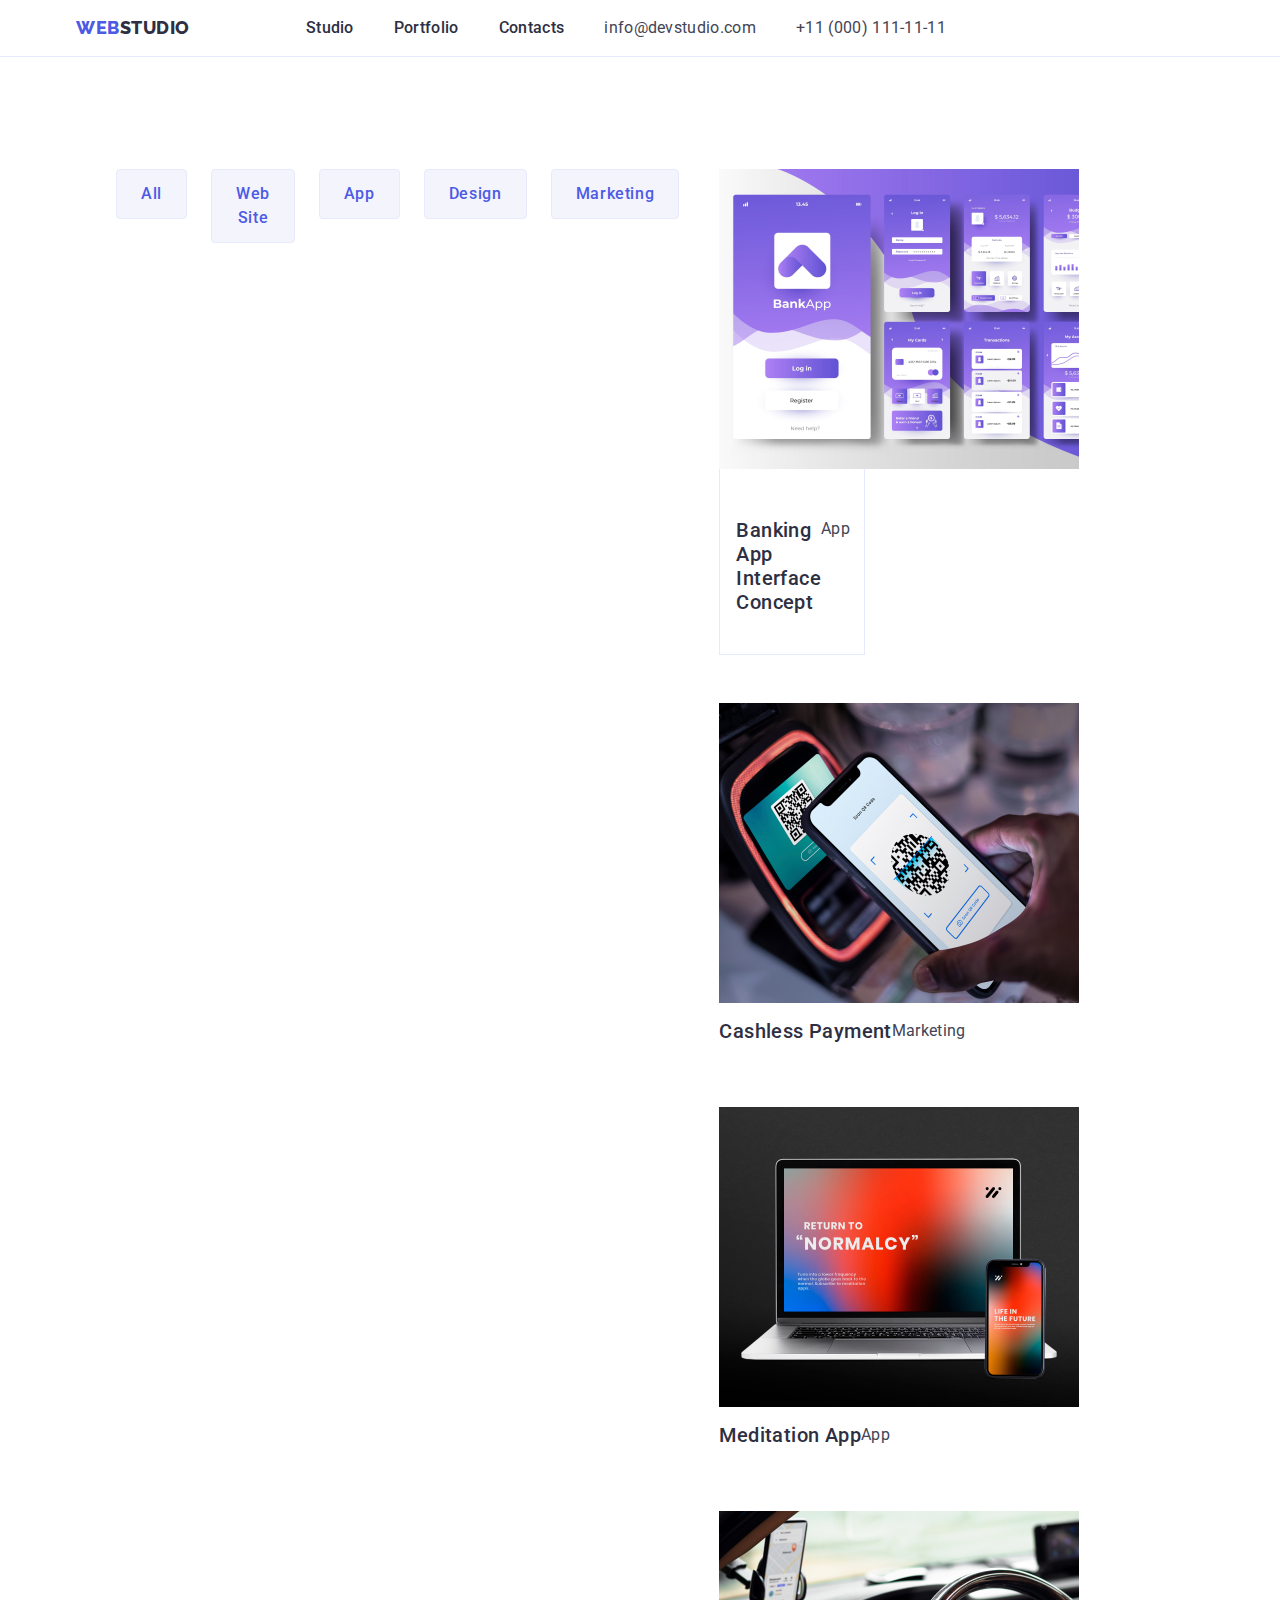
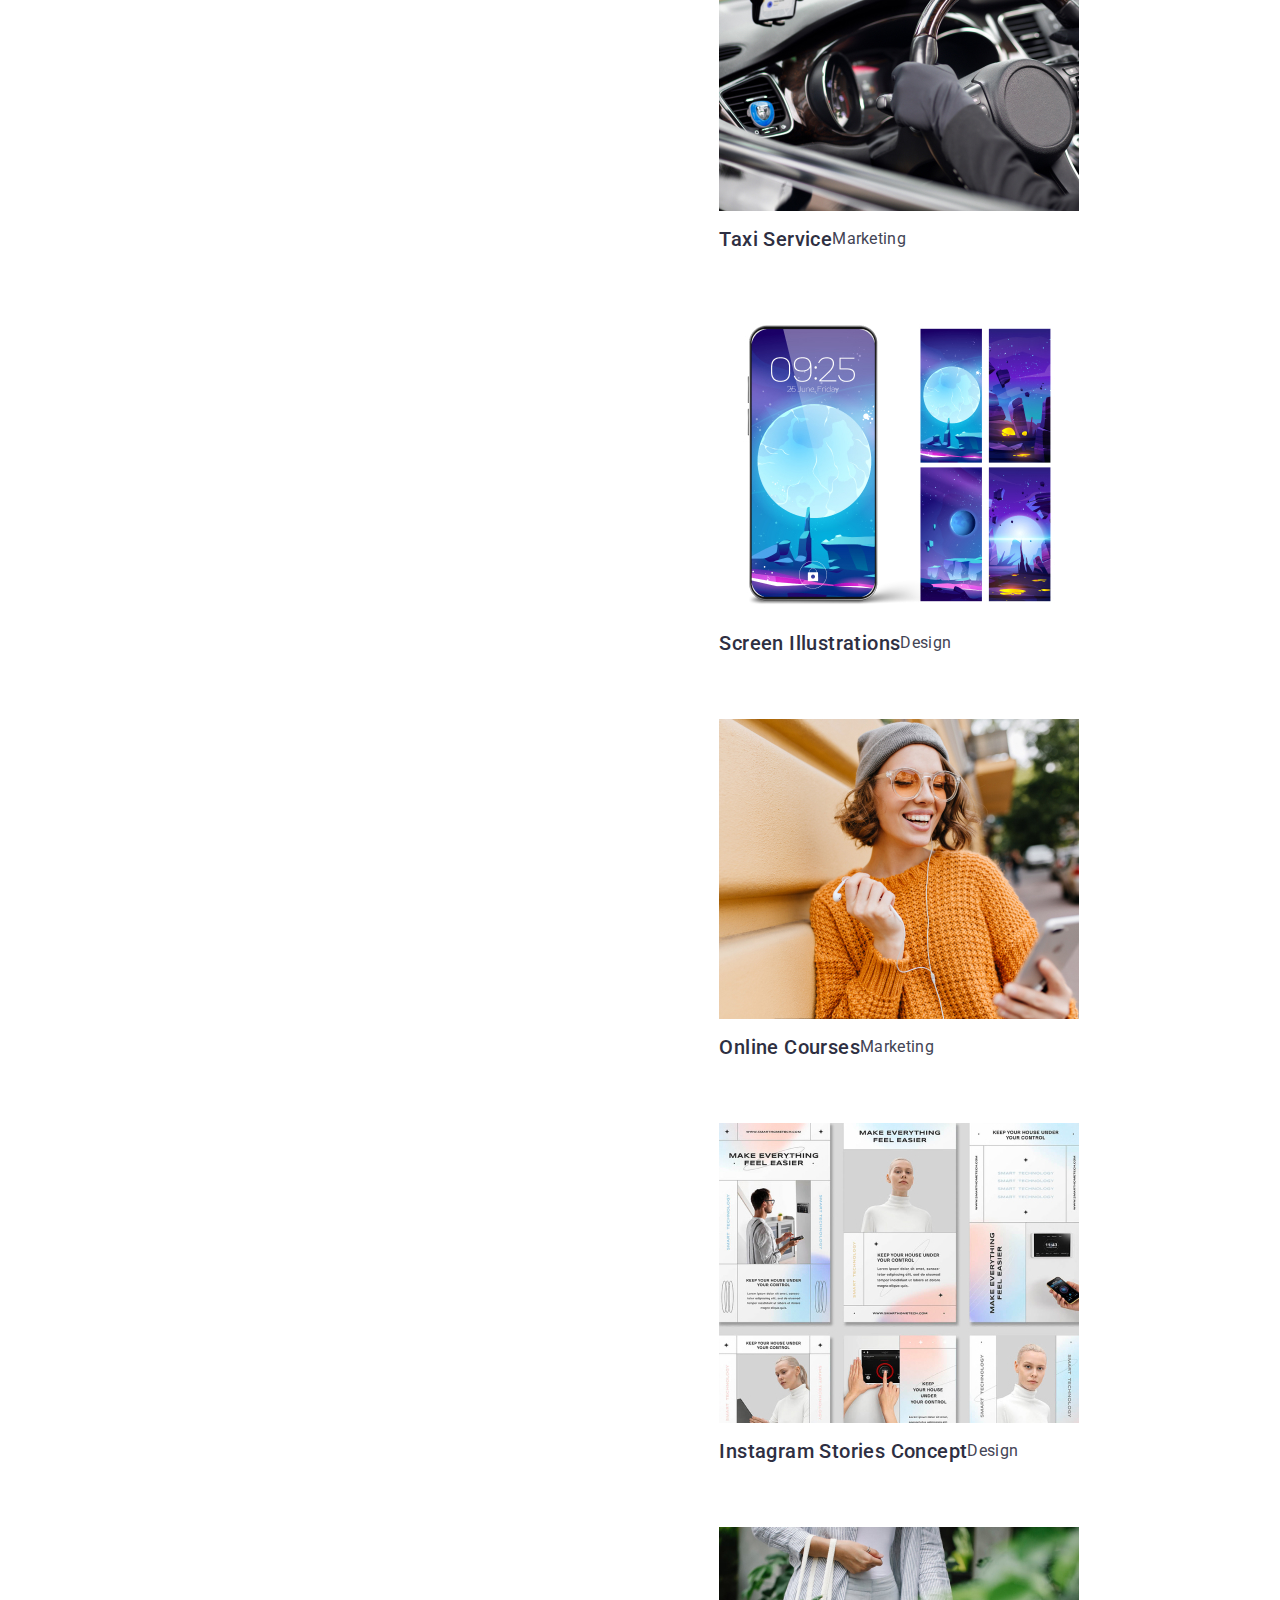
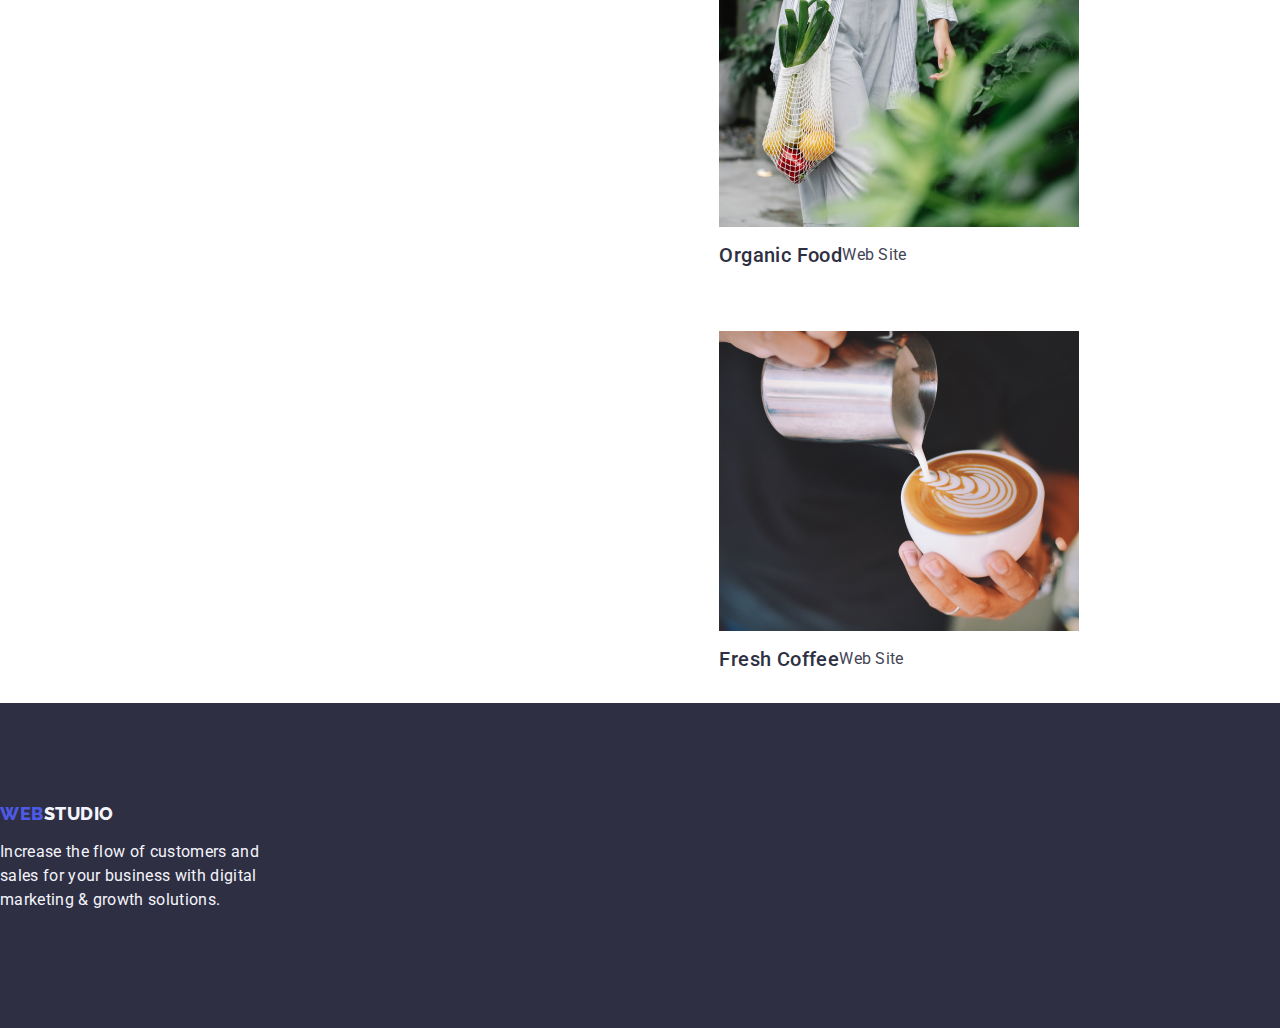
==== portfolio.html @ 22ae60ca "Profile CSS #3" ====
<!DOCTYPE html>
<html lang="en">
  <head>
    <meta charset="UTF-8" />
    <meta name="viewport" content="width=device-width, initial-scale=1.0" />
    <title>Portfolio</title>
    <link rel="preconnect" href="https://fonts.googleapis.com" />
    <link rel="preconnect" href="https://fonts.gstatic.com" crossorigin />
    <link
      href="https://fonts.googleapis.com/css2?family=Raleway:wght@800&family=Roboto:wght@400;500;700;900&display=swap"
      rel="stylesheet"
    />
    <link rel="stylesheet" href="./css/modern-normalize.min.css" />
    <link rel="stylesheet" href="./css/style.css" />
  </head>
  <body>
    <!-- HEADER -->
    <header class="header">
      <div class="portfolio container">
        <nav class="nav">
          <a class="logo link" href="./index.html"
            >WEB<span class="header-logo-studio">Studio</span></a
          >
          <ul class="list">
            <li><a class="link" href="./index.html">Studio</a></li>
            <li>
              <a class="link" href="./portfolio.html">Portfolio</a>
            </li>
            <li><a class="link" href="">Contacts</a></li>
          </ul>
        </nav>
        <address class="address">
          <ul class="list">
            <li>
              <a class="link" href="mailto:info@devstudio.com"
                >info@devstudio.com</a
              >
            </li>
            <li>
              <a class="link" href="tel:+110001111111">+11 (000) 111-11-11</a>
            </li>
          </ul>
        </address>
      </div>
    </header>
    <!-- MAIN -->
    <main class="main">
      <!-- Section #1 -->
      <section class="section-portfolio">
        <div class="container">
          <h1 hidden>(cannot be empty)</h1>
          <ul class="list portfolio-buttons">
            <li>
              <button class="profile-button" type="button">All</button>
            </li>
            <li>
              <button class="profile-button" type="button">Web Site</button>
            </li>
            <li>
              <button class="profile-button" type="button">App</button>
            </li>
            <li>
              <button class="profile-button" type="button">Design</button>
            </li>
            <li>
              <button class="profile-button" type="button">Marketing</button>
            </li>
          </ul>
          <ul class="list services-list">
            <li class="service">
              <a class="link service-link">
                <img
                  src="./images/banking-app.jpg"
                  alt="banking-app"
                  width="360"
                />
                <div>
                  <h2 class="service-name">Banking App Interface Concept</h2>
                  <p class="service-category">App</p>
                </div>
              </a>
            </li>
            <li>
              <a class="link service-link">
                <img
                  src="./images/cashless-payment.jpg"
                  alt="cashless-payment"
                  width="360"
                />
                <div>
                  <h2 class="service-name">Cashless Payment</h2>
                  <p class="service-category">Marketing</p>
                </div>
              </a>
            </li>
            <li>
              <a class="link service-link">
                <img
                  src="./images/mediation-app.jpg"
                  alt="mediation-app"
                  width="360"
                />
                <div>
                  <h2 class="service-name">Meditation App</h2>
                  <p class="service-category">App</p>
                </div></a
              >
            </li>
            <li>
              <a class="link service-link">
                <img
                  src="./images/taxi-service.jpg"
                  alt="taxi-service-link"
                  width="360"
                />
                <div>
                  <h2 class="service-name">Taxi Service</h2>
                  <p class="service-category">Marketing</p>
                </div></a
              >
            </li>
            <li>
              <a class="link service-link">
                <img
                  src="./images/screen-illustrations.jpg"
                  alt="screen-illustrations"
                  width="360"
                />
                <div>
                  <h2 class="service-name">Screen Illustrations</h2>
                  <p class="service-category">Design</p>
                </div></a
              >
            </li>
            <li>
              <a class="link service-link">
                <img
                  src="./images/online-courses.jpg"
                  alt="online-courses"
                  width="360"
                />
                <div>
                  <h2 class="service-name">Online Courses</h2>
                  <p class="service-category">Marketing</p>
                </div></a
              >
            </li>
            <li>
              <a class="link service-link">
                <img
                  src="./images/instagram-stories.jpg"
                  alt="instagram-stories"
                  width="360"
                />
                <div>
                  <h2 class="service-name">Instagram Stories Concept</h2>
                  <p class="service-category">Design</p>
                </div></a
              >
            </li>
            <li>
              <a class="link service-link">
                <img
                  src="./images/organic-food.jpg"
                  alt="organic-food"
                  width="360"
                />
                <div>
                  <h2 class="service-name">Organic Food</h2>
                  <p class="service-category">Web Site</p>
                </div></a
              >
            </li>
            <li>
              <a class="link service-link">
                <img
                  src="./images/fresh-coffee.jpg"
                  alt="fresh-coffee"
                  width="360"
                />
                <div>
                  <h2 class="service-name">Fresh Coffee</h2>
                  <p class="service-category">Web Site</p>
                </div></a
              >
            </li>
          </ul>
        </div>
      </section>
    </main>
    <!-- FOOTER -->
    <footer class="footer">
      <a class="logo link" href="./index.html"
        >WEB<span class="footer-logo-studio">Studio</span></a
      >
      <p class="footer-content">
        Increase the flow of customers and sales for your business with digital
        marketing & growth solutions.
      </p>
    </footer>
  </body>
</html>
---- css/style.css ----
:root {
  --white: #ffffff;
  --grey: #2e2f42;
  --light-grey: #434455;
  --light-blue: #4d5ae5;
  --light-blue-focus: #404bbf;
  --dirty-white: #f4f4fd;
  --white-a: #e7e9fc;
}

body {
  color: var(--light-grey);
  font-family: "Roboto", sans-serif;
  background-color: var(--white);
}

.logo {
  font-family: "Raleway", sans-serif;
  font-weight: 800;
  font-size: 18px;
  line-height: 1.17;
  letter-spacing: 0.03em;
  text-transform: uppercase;
  color: var(--light-blue);
  margin-right: 76px;
}

.header-logo-studio {
  color: var(--grey);
}

.list {
  list-style: none;
  display: flex;
  gap: 40px;
}

nav li a:first-child {
  font-weight: 500;
  font-size: 16px;
  line-height: 1.5;
  letter-spacing: 0.02em;
  color: var(--grey);
  padding: 24px 0;
}

nav li a:first-child:hover,
nav li a:first-child:focus {
  color: var(--light-blue-focus);
}

.link {
  text-decoration: none;
}

.address {
  font-style: normal;
}

.address a {
  font-size: 16px;
  line-height: 1.5;
  letter-spacing: 0.02em;
  color: var(--light-grey);
}

.address a:hover,
.address a:focus {
  color: var(--light-blue-focus);
}

.section-one {
  background-color: var(--grey);
  padding: 188px 0;
}

.section-one-header {
  font-size: 56px;
  line-height: 1.07;
  text-align: center;
  letter-spacing: 0.02em;
  color: var(--white);
  max-width: 496px;
}

.main-button {
  background-color: var(--light-blue);
  font-family: "Roboto", sans-serif;
  font-weight: 500;
  font-size: 16px;
  line-height: 1.5;
  letter-spacing: 0.04em;
  color: var(--white);
  display: block;
  min-width: 169px;
  height: 56px;
  border: none;
  background-color: var(--light-blue);
  border-radius: 4px;
  cursor: pointer;
}

.main-button:hover,
.main-button:focus {
  background-color: var(--light-blue-focus);
  cursor: pointer;
}

.section-two {
  padding: 120px 0;
}

.visually-hidden {
  visibility: hidden;
}

.section-items {
  gap: 24px;
}

.section-two-item {
  width: calc((100% - 72px) / 4);
}

.section-two-header {
  font-weight: 500;
  font-size: 20px;
  line-height: 1.2;
  letter-spacing: 0.02em;
  color: var(--grey);
  margin-bottom: 8px;
}

.section-two-content {
  line-height: 1.5;
  letter-spacing: 0.02em;
  color: var(--light-grey);
}

.section-three {
  padding-bottom: 120px;
}

.section-three-header {
  font-size: 36px;
  line-height: 1.11;
  text-align: center;
  text-transform: capitalize;
  color: var(--grey);
  padding-bottom: 120px;
  margin-bottom: 72px;
}

.section-items {
  gap: 24px;
}

.section-three-item {
  width: calc((100% - 48px) / 3);
}

.section-four {
  background-color: var(--dirty-white);
  padding: 120px 0;
}

.section-four-header {
  font-size: 36px;
  line-height: 1.11;
  text-align: center;
  letter-spacing: 0.02em;
  text-transform: capitalize;
  color: var(--grey);
  margin-bottom: 72px;
}

.section-four ul li {
  background-color: var(--white);
}
.section-four li:first-child {
  font-weight: 500;
  font-size: 20px;
  letter-spacing: 0.02em;
  color: var(--grey);
}

.team {
  width: calc((100% - 72px) / 4);
  border-radius: 0px 0px 4px 4px;
}

.employee {
  padding: 32px 0;
}

.team-member {
  font-weight: 500;
  font-size: 20px;
  line-height: 1.2;
  letter-spacing: 0.02em;
  text-align: center;
  margin-bottom: 8px;
}

.designation {
  font-size: 16px;
  line-height: 1.5;
  letter-spacing: 0.02em;
  color: var(--light-grey);
  text-align: center;
}

.footer {
  background-color: var(--grey);
  padding: 100px 0;
}

.footer-logo {
  display: inline-block;
  margin-bottom: 16px;
}

.footer-content {
  line-height: 1.5;
  color: var(--dirty-white);
  letter-spacing: 0.02em;
  max-width: 264px;
}

.footer-logo-studio {
  color: var(--dirty-white);
}

.profile-button {
  font-family: "Roboto", sans-serif;
  font-weight: 500;
  font-size: 16px;
  line-height: 1.5;
  letter-spacing: 0.04em;
  color: var(--light-blue);
  background-color: var(--dirty-white);
  padding: 12px 24px;
  border: 1px solid var(--white-a);
  border-radius: 4px;
}

.profile-button:hover,
.profile-button:focus {
  color: var(--white);
  background-color: var(--light-blue-focus);
  cursor: pointer;
  border: 1px solid transparent;
}

.service-link {
  text-decoration: none;
}

.service-name {
  font-weight: 500;
  font-size: 20px;
  line-height: 1.2;
  letter-spacing: 0.02em;
  color: var(--grey);
  margin-bottom: 8px;
}

.service-category {
  font-size: 16px;
  line-height: 1.5;
  letter-spacing: 0.02em;
  color: var(--light-grey);
}

img {
  display: block;
}

.header {
  border-bottom: 1px solid var(--white-a);
}

div {
  display: flex;
}

.container {
  width: 1158px;
  margin: 0 auto;
  padding: 0 15px;
}

.nav {
  display: flex;
  align-items: center;
}

.portfolio {
  display: flex;
}

.portfolio-buttons {
  justify-content: center;
  gap: 24px;
  margin-bottom: 72px;
}

.services-list {
  display: flex;
  flex-wrap: wrap;
  column-gap: 24px;
  row-gap: 48px;
}

.service {
  width: calc((100% - 48px) / 3);
}

.service div {
  padding: 32px 16px;
  border: 1px solid var(--white-a);
  border-top: none;
}

.section-portfolio {
  padding-top: 96px;
}
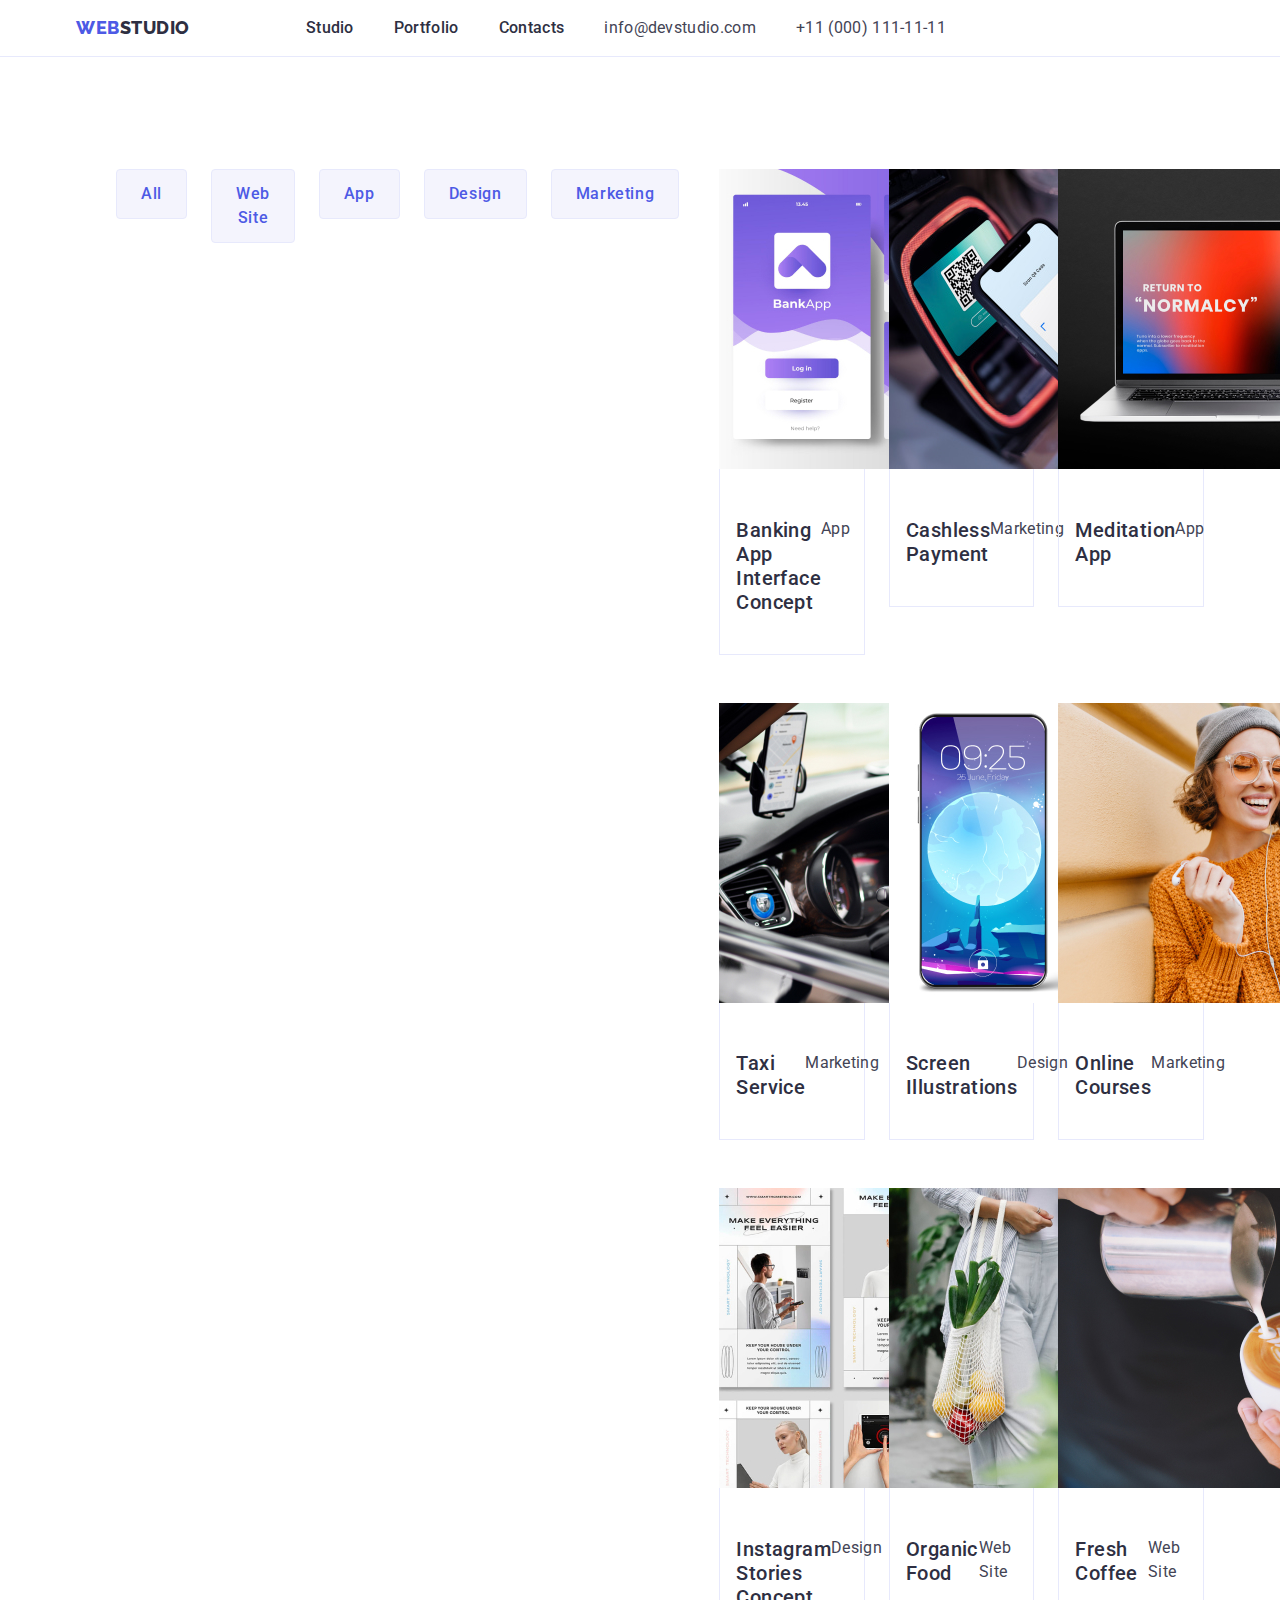
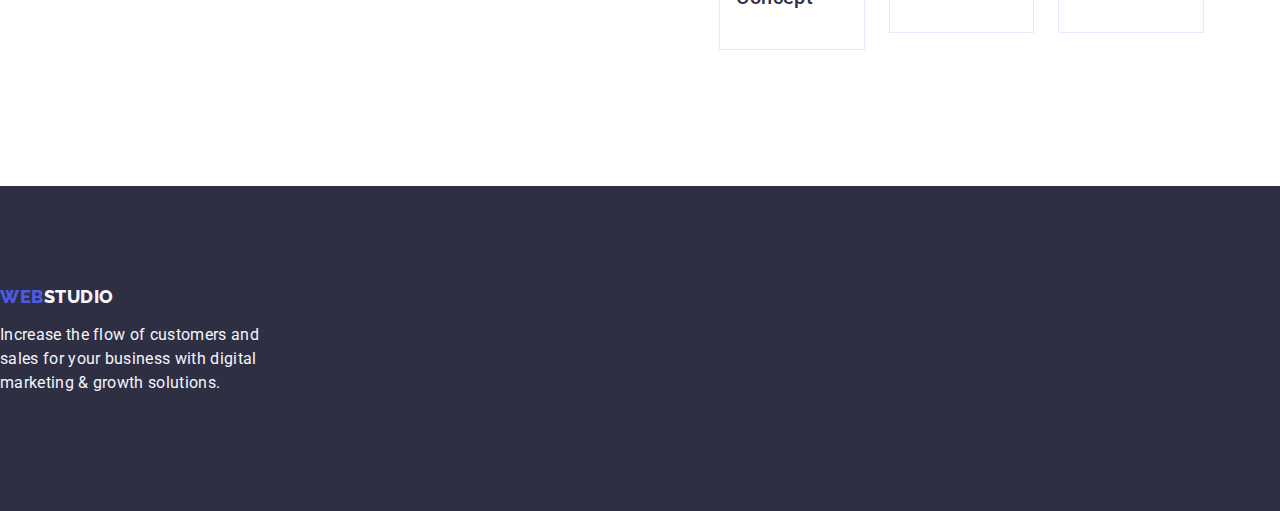
==== commit 71e54cb9: "Profile CSS #4" ====
--- a/portfolio.html
+++ b/portfolio.html
@@ -80,7 +80,7 @@
                 </div>
               </a>
             </li>
-            <li>
+            <li class="service">
               <a class="link service-link">
                 <img
                   src="./images/cashless-payment.jpg"
@@ -93,7 +93,7 @@
                 </div>
               </a>
             </li>
-            <li>
+            <li class="service">
               <a class="link service-link">
                 <img
                   src="./images/mediation-app.jpg"
@@ -106,7 +106,7 @@
                 </div></a
               >
             </li>
-            <li>
+            <li class="service">
               <a class="link service-link">
                 <img
                   src="./images/taxi-service.jpg"
@@ -119,7 +119,7 @@
                 </div></a
               >
             </li>
-            <li>
+            <li class="service">
               <a class="link service-link">
                 <img
                   src="./images/screen-illustrations.jpg"
@@ -132,7 +132,7 @@
                 </div></a
               >
             </li>
-            <li>
+            <li class="service">
               <a class="link service-link">
                 <img
                   src="./images/online-courses.jpg"
@@ -145,7 +145,7 @@
                 </div></a
               >
             </li>
-            <li>
+            <li class="service">
               <a class="link service-link">
                 <img
                   src="./images/instagram-stories.jpg"
@@ -158,7 +158,7 @@
                 </div></a
               >
             </li>
-            <li>
+            <li class="service">
               <a class="link service-link">
                 <img
                   src="./images/organic-food.jpg"
@@ -171,7 +171,7 @@
                 </div></a
               >
             </li>
-            <li>
+            <li class="service">
               <a class="link service-link">
                 <img
                   src="./images/fresh-coffee.jpg"
--- a/css/style.css
+++ b/css/style.css
@@ -324,4 +324,5 @@
 
 .section-portfolio {
   padding-top: 96px;
-}
+  padding-bottom: 120px;
+}
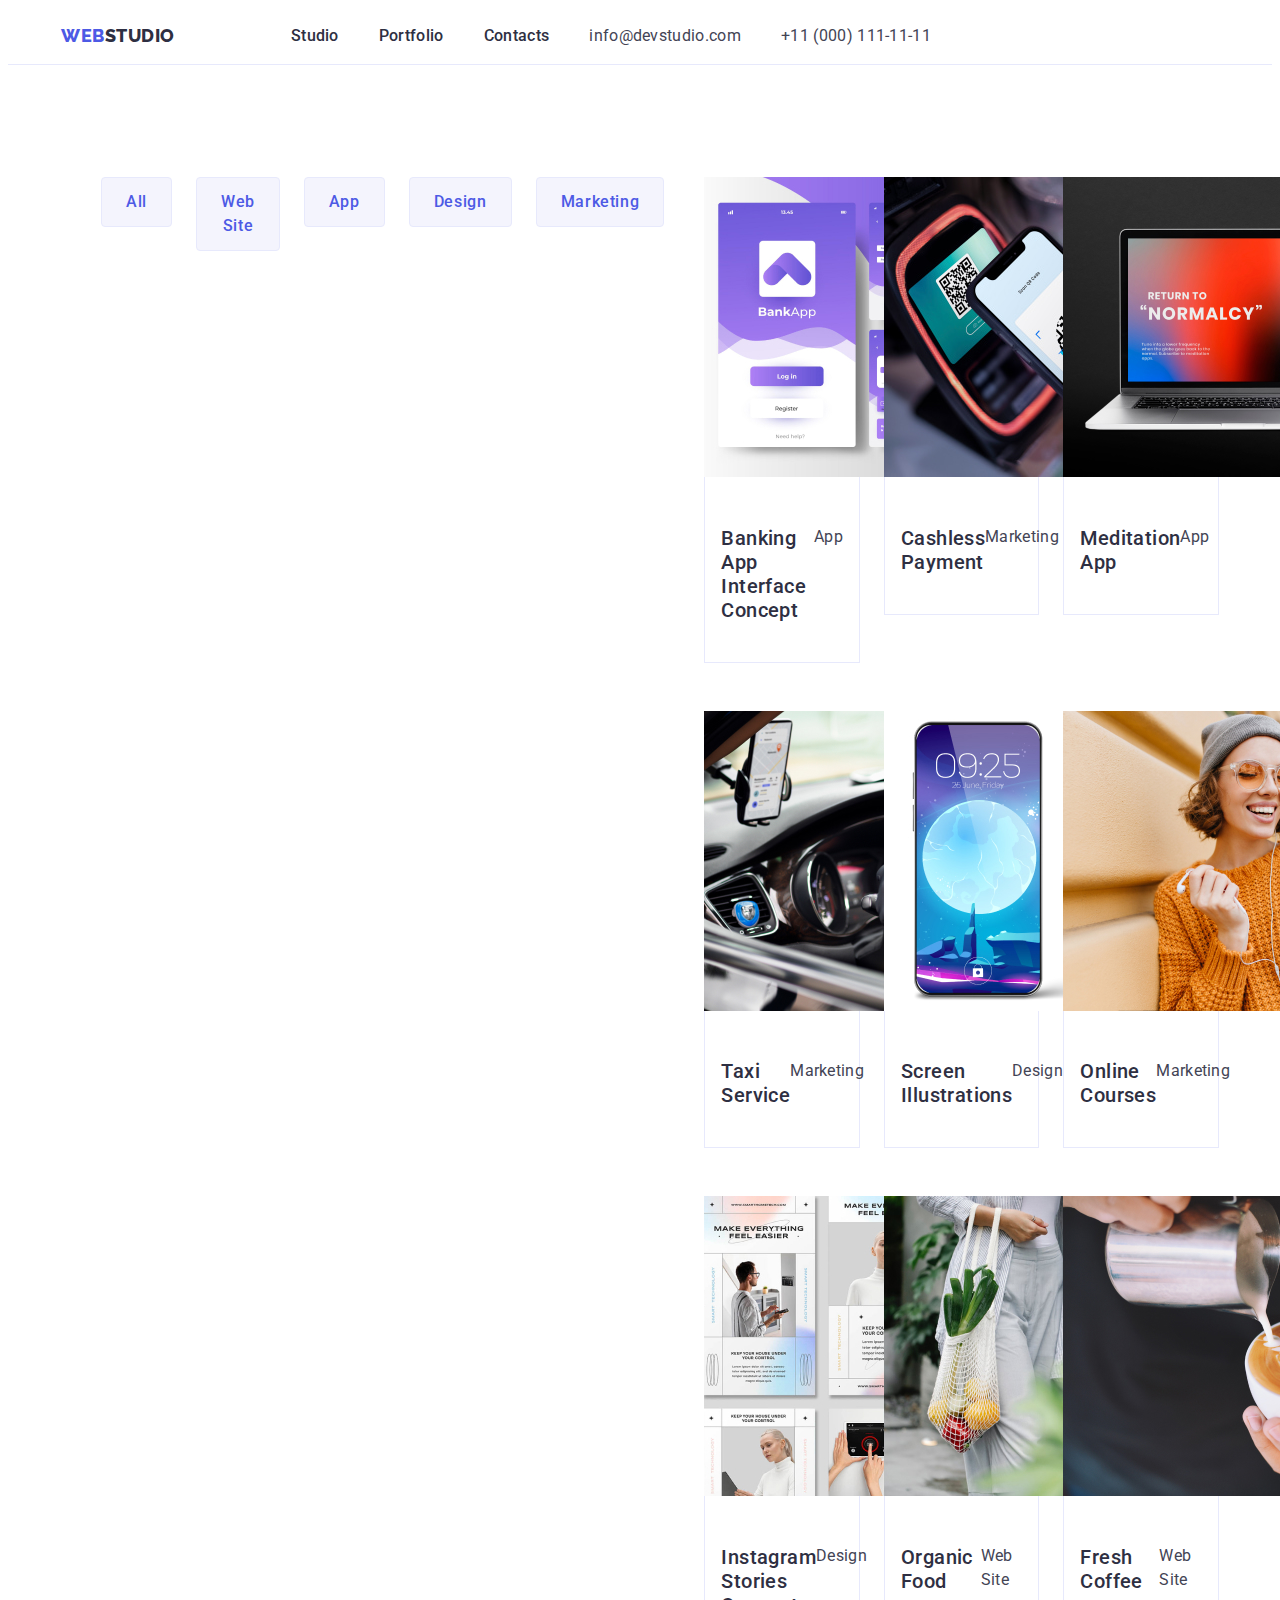
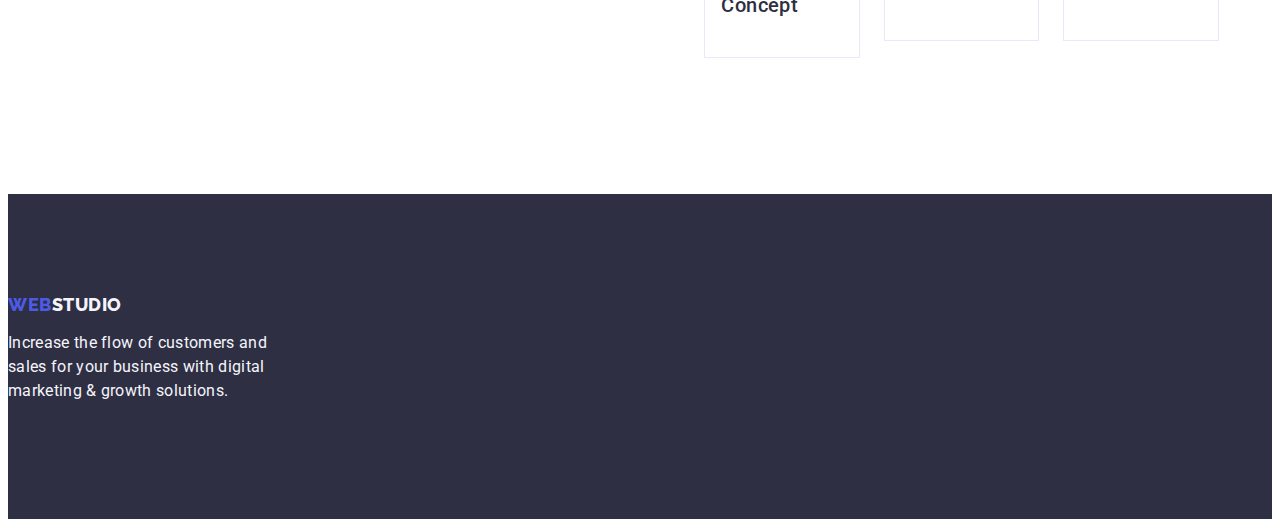
==== commit 2710582f: "Visually hidden fix. Removed normalize css" ====
--- a/portfolio.html
+++ b/portfolio.html
@@ -45,10 +45,11 @@
     </header>
     <!-- MAIN -->
     <main class="main">
-      <!-- Section #1 -->
+      <!-- Section 1 -->
       <section class="section-portfolio">
         <div class="container">
-          <h1 hidden>(cannot be empty)</h1>
+          <h1 class="visually-hidden">(cannot be empty)</h1>
+          <!-- Button List -->
           <ul class="list portfolio-buttons">
             <li>
               <button class="profile-button" type="button">All</button>
@@ -66,6 +67,7 @@
               <button class="profile-button" type="button">Marketing</button>
             </li>
           </ul>
+          <!-- Service List -->
           <ul class="list services-list">
             <li class="service">
               <a class="link service-link">
--- a/css/style.css
+++ b/css/style.css
@@ -69,12 +69,12 @@
   color: var(--light-blue-focus);
 }
 
-.section-one {
+.hero {
   background-color: var(--grey);
   padding: 188px 0;
 }
 
-.section-one-header {
+.hero-header {
   font-size: 56px;
   line-height: 1.07;
   text-align: center;
@@ -83,7 +83,7 @@
   max-width: 496px;
 }
 
-.main-button {
+.hero-button {
   background-color: var(--light-blue);
   font-family: "Roboto", sans-serif;
   font-weight: 500;
@@ -100,29 +100,33 @@
   cursor: pointer;
 }
 
-.main-button:hover,
-.main-button:focus {
+.hero-button:hover,
+.hero-button:focus {
   background-color: var(--light-blue-focus);
   cursor: pointer;
 }
 
-.section-two {
+.values {
   padding: 120px 0;
 }
 
 .visually-hidden {
-  visibility: hidden;
+  display: none;
 }
 
 .section-items {
   gap: 24px;
 }
 
-.section-two-item {
+.values-item {
   width: calc((100% - 72px) / 4);
 }
 
-.section-two-header {
+.vfirst {
+  width: calc((100% - 72px) / 4);
+}
+
+.values-header {
   font-weight: 500;
   font-size: 20px;
   line-height: 1.2;
@@ -131,17 +135,17 @@
   margin-bottom: 8px;
 }
 
-.section-two-content {
-  line-height: 1.5;
-  letter-spacing: 0.02em;
-  color: var(--light-grey);
-}
-
-.section-three {
+.values-content {
+  line-height: 1.5;
+  letter-spacing: 0.02em;
+  color: var(--light-grey);
+}
+
+.products {
   padding-bottom: 120px;
 }
 
-.section-three-header {
+.products-header {
   font-size: 36px;
   line-height: 1.11;
   text-align: center;
@@ -151,20 +155,16 @@
   margin-bottom: 72px;
 }
 
-.section-items {
-  gap: 24px;
-}
-
-.section-three-item {
+.products-item {
   width: calc((100% - 48px) / 3);
 }
 
-.section-four {
+.employees {
   background-color: var(--dirty-white);
   padding: 120px 0;
 }
 
-.section-four-header {
+.employees-header {
   font-size: 36px;
   line-height: 1.11;
   text-align: center;
@@ -174,10 +174,10 @@
   margin-bottom: 72px;
 }
 
-.section-four ul li {
+.employees ul li {
   background-color: var(--white);
 }
-.section-four li:first-child {
+.employees li:first-child {
   font-weight: 500;
   font-size: 20px;
   letter-spacing: 0.02em;
@@ -216,8 +216,11 @@
 }
 
 .footer-logo {
+  margin-bottom: 16px;
+}
+
+footer a {
   display: inline-block;
-  margin-bottom: 16px;
 }
 
 .footer-content {
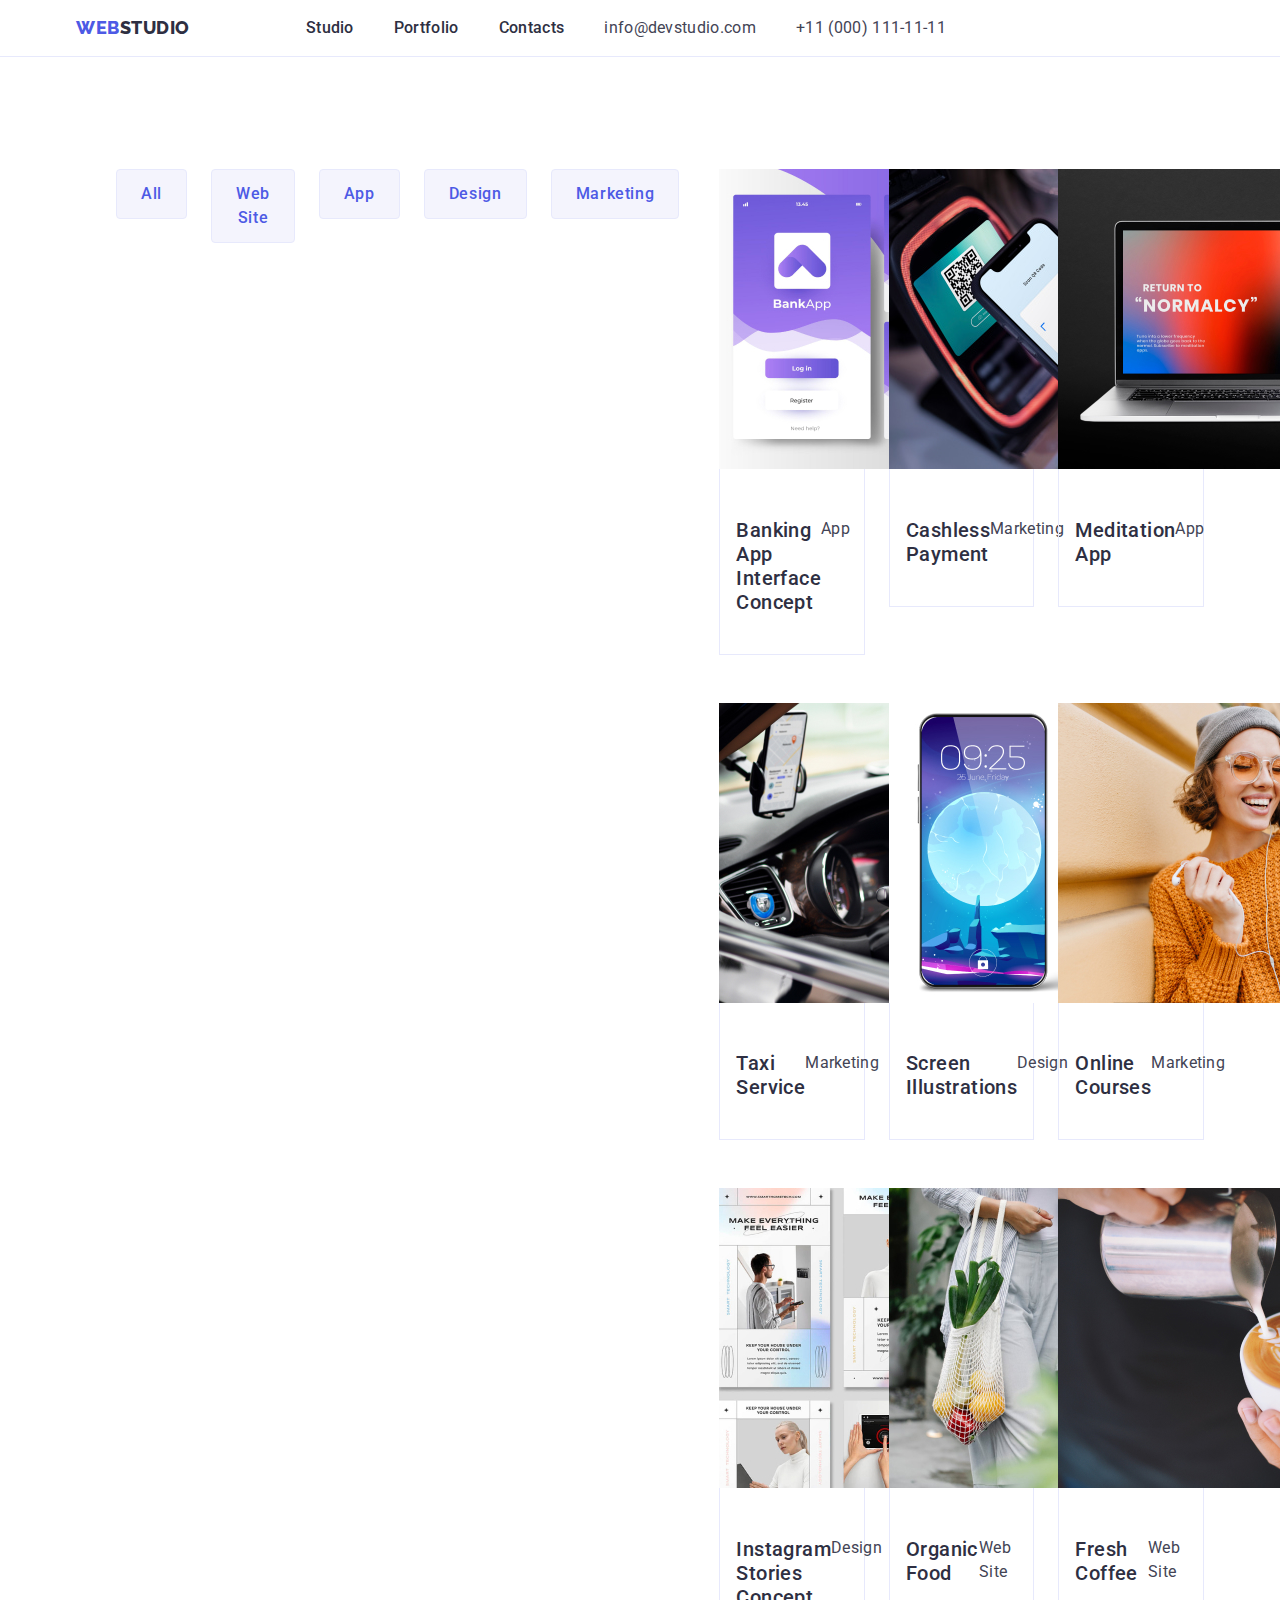
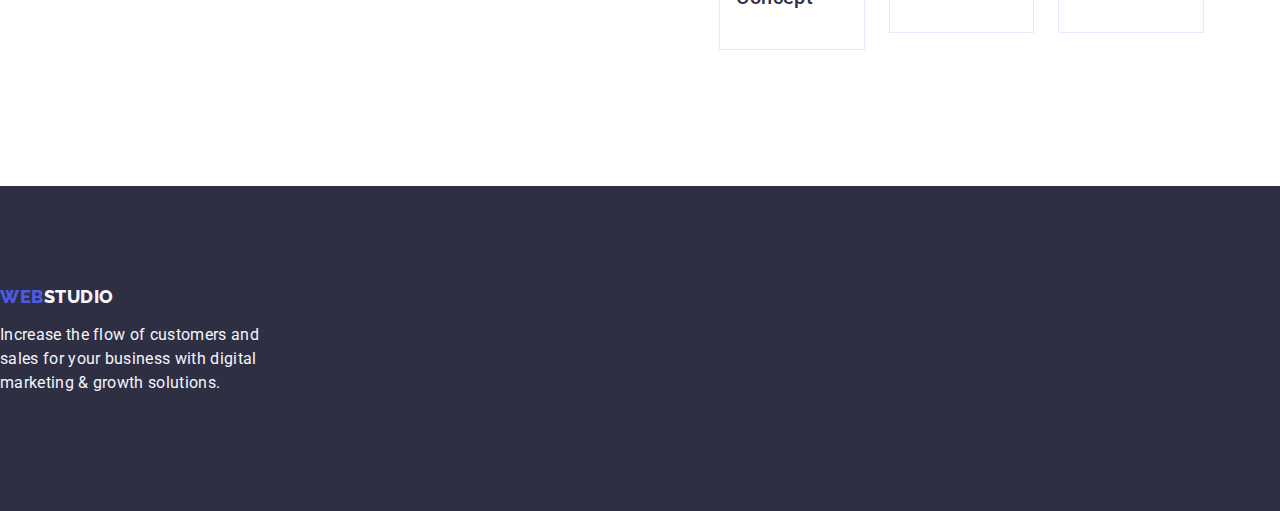
==== commit 19425bdb: "Rename section, visually hidden fix #2" ====
--- a/portfolio.html
+++ b/portfolio.html
@@ -10,7 +10,10 @@
       href="https://fonts.googleapis.com/css2?family=Raleway:wght@800&family=Roboto:wght@400;500;700;900&display=swap"
       rel="stylesheet"
     />
-    <link rel="stylesheet" href="./css/modern-normalize.min.css" />
+    <link
+      rel="stylesheet"
+      href="https://cdnjs.cloudflare.com/ajax/libs/modern-normalize/1.0.0/modern-normalize.min.css"
+    />
     <link rel="stylesheet" href="./css/style.css" />
   </head>
   <body>
@@ -48,7 +51,7 @@
       <!-- Section 1 -->
       <section class="section-portfolio">
         <div class="container">
-          <h1 class="visually-hidden">(cannot be empty)</h1>
+          <h1 class="visually-hidden"></h1>
           <!-- Button List -->
           <ul class="list portfolio-buttons">
             <li>
--- a/css/style.css
+++ b/css/style.css
@@ -111,6 +111,16 @@
 }
 
 .visually-hidden {
+  position: absolute;
+  width: 1px;
+  height: 1px;
+  margin: -1px;
+  border: 0;
+  padding: 0;
+  white-space: nowrap;
+  clip-path: inset(100%);
+  clip: rect(0 0 0 0);
+  overflow: hidden;
   display: none;
 }
 
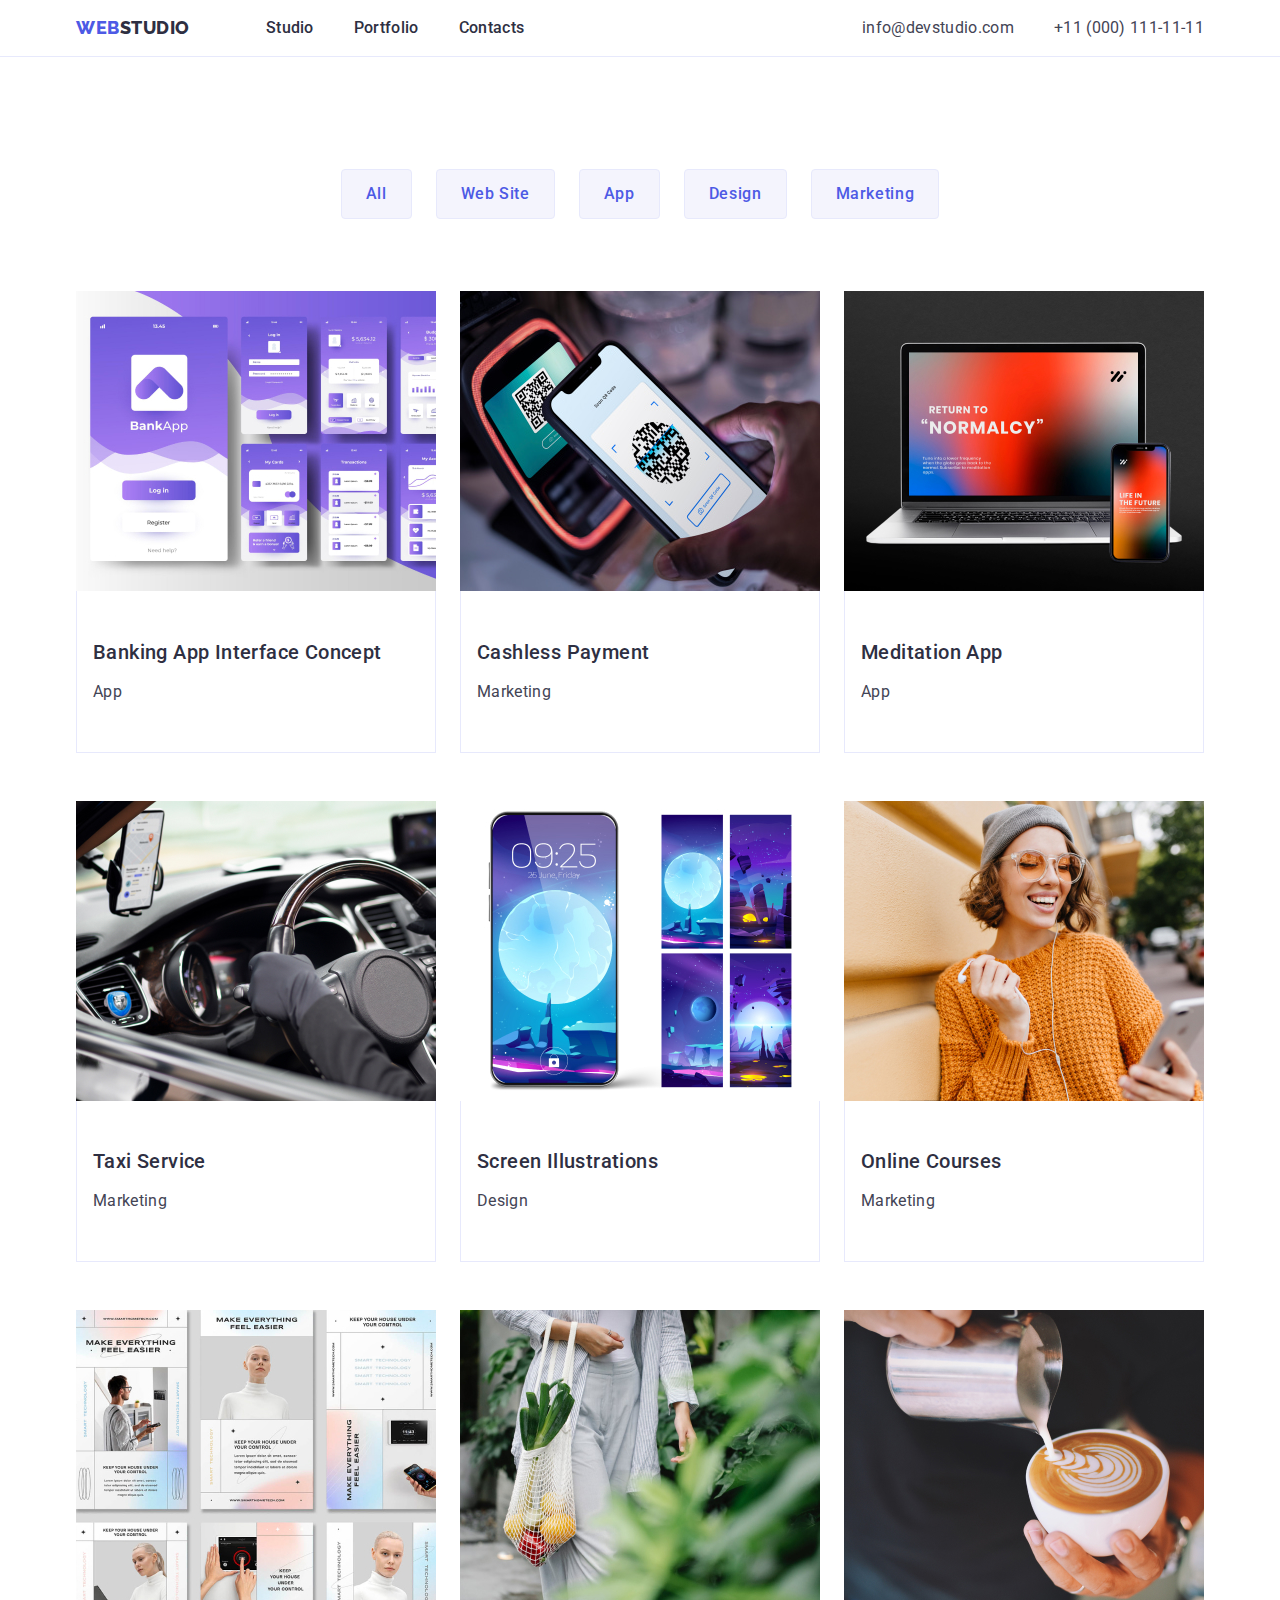
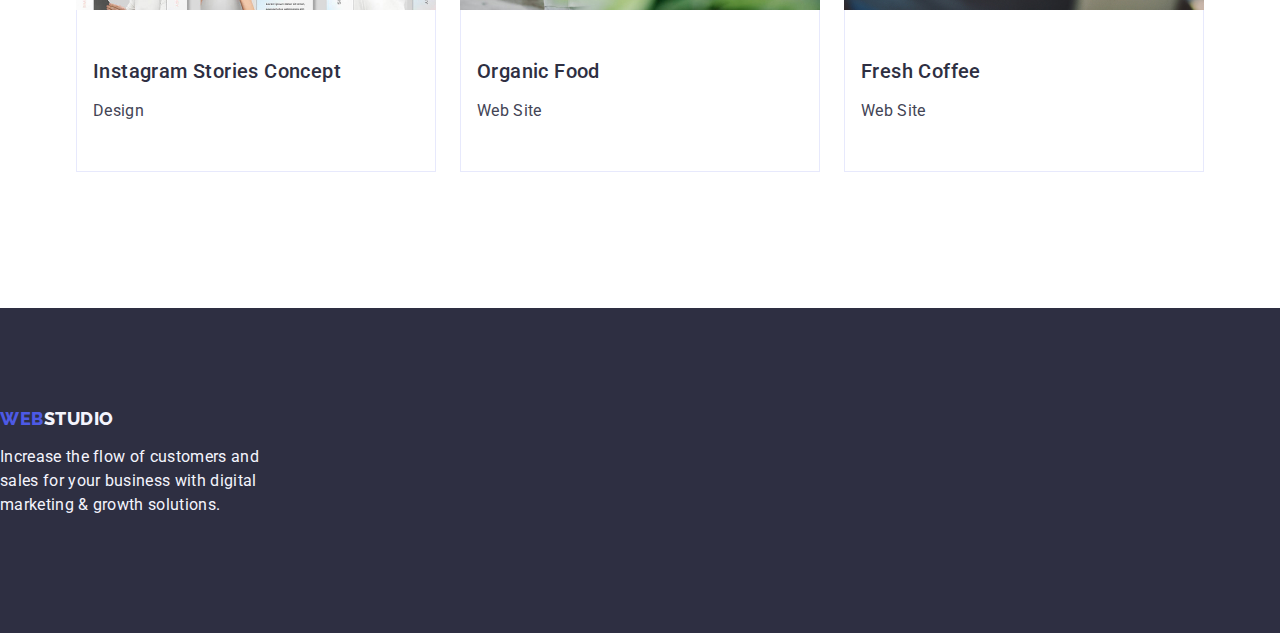
==== commit eda616c0: "Rename header class and calc fix" ====
--- a/portfolio.html
+++ b/portfolio.html
@@ -19,7 +19,7 @@
   <body>
     <!-- HEADER -->
     <header class="header">
-      <div class="portfolio container">
+      <div class="header-container container">
         <nav class="nav">
           <a class="logo link" href="./index.html"
             >WEB<span class="header-logo-studio">Studio</span></a
--- a/css/style.css
+++ b/css/style.css
@@ -33,6 +33,7 @@
   list-style: none;
   display: flex;
   gap: 40px;
+  padding: 0;
 }
 
 nav li a:first-child {
@@ -55,6 +56,7 @@
 
 .address {
   font-style: normal;
+  margin-left: auto;
 }
 
 .address a {
@@ -132,10 +134,6 @@
   width: calc((100% - 72px) / 4);
 }
 
-.vfirst {
-  width: calc((100% - 72px) / 4);
-}
-
 .values-header {
   font-weight: 500;
   font-size: 20px;
@@ -229,7 +227,8 @@
   margin-bottom: 16px;
 }
 
-footer a {
+.footer div,
+.footer a {
   display: inline-block;
 }
 
@@ -242,6 +241,7 @@
 
 .footer-logo-studio {
   color: var(--dirty-white);
+  display: inline-block;
 }
 
 .profile-button {
@@ -293,10 +293,6 @@
   border-bottom: 1px solid var(--white-a);
 }
 
-div {
-  display: flex;
-}
-
 .container {
   width: 1158px;
   margin: 0 auto;
@@ -308,7 +304,7 @@
   align-items: center;
 }
 
-.portfolio {
+.header-container {
   display: flex;
 }
 
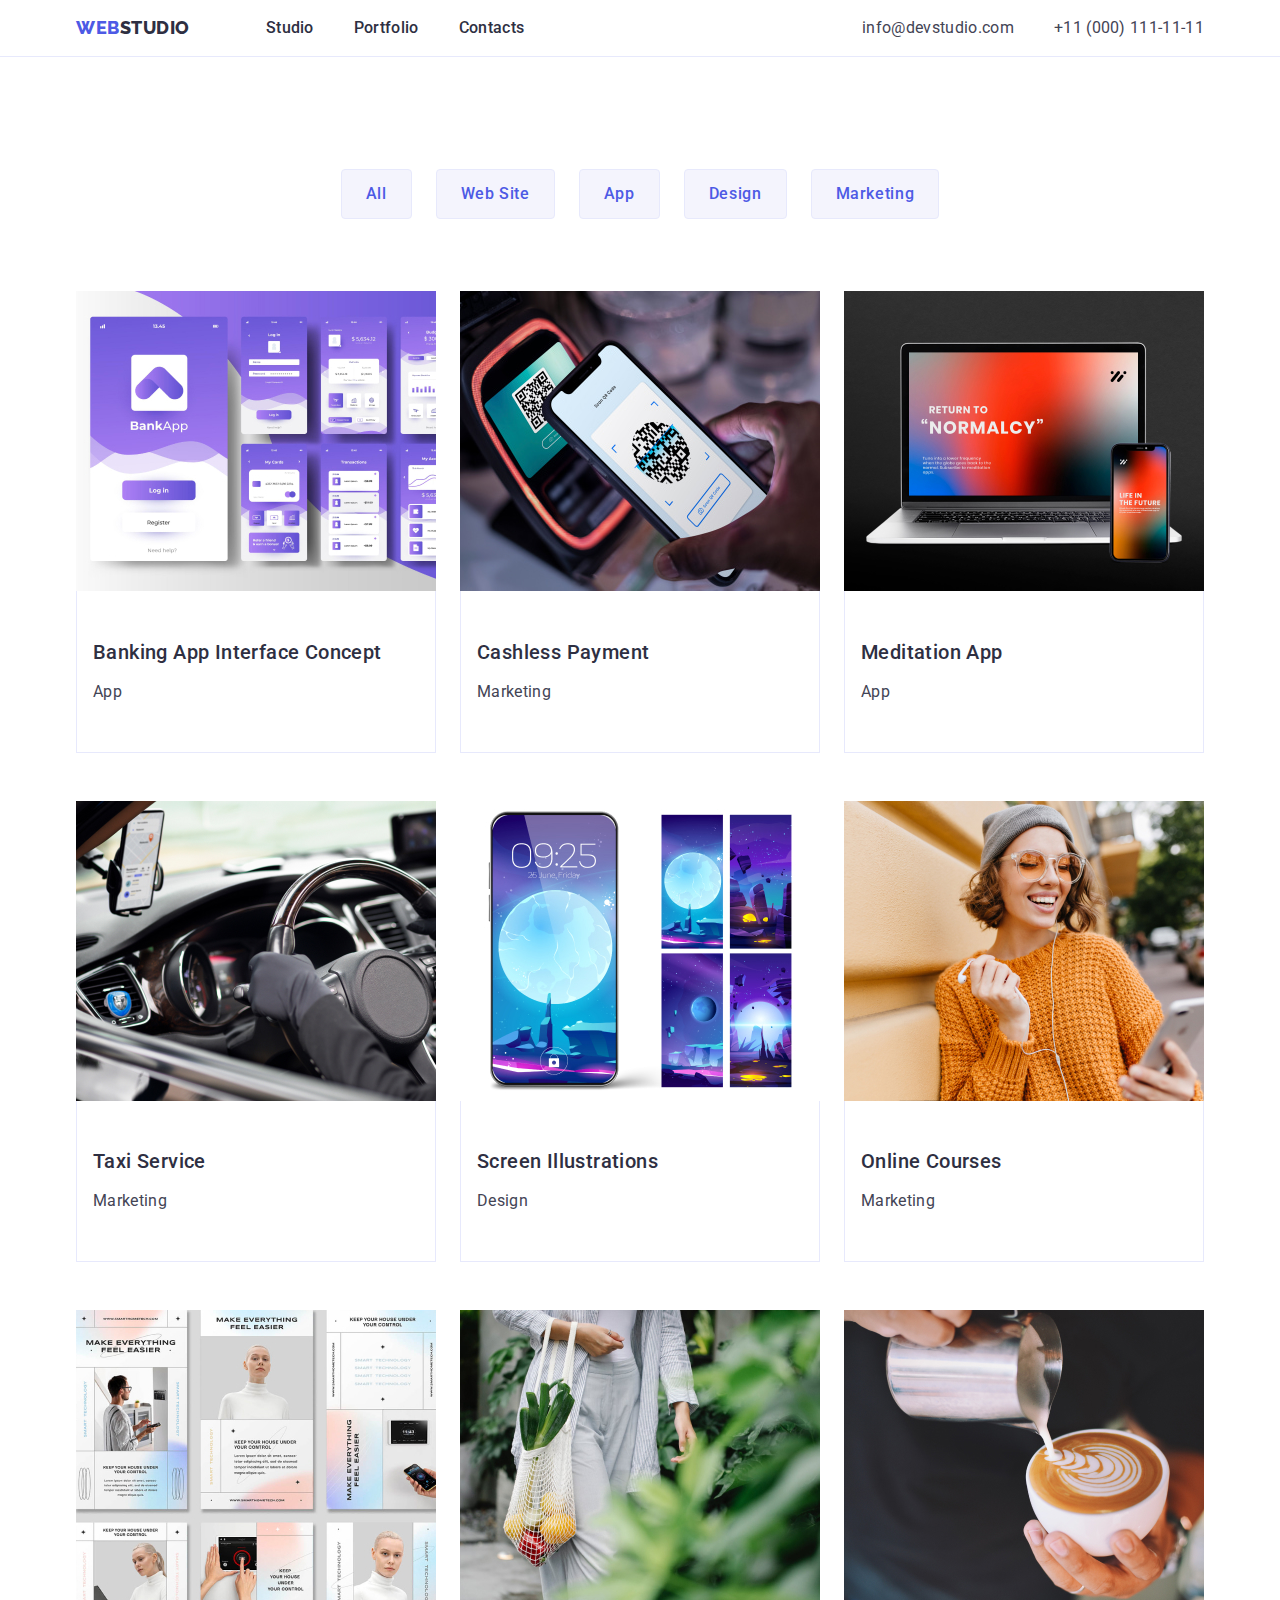
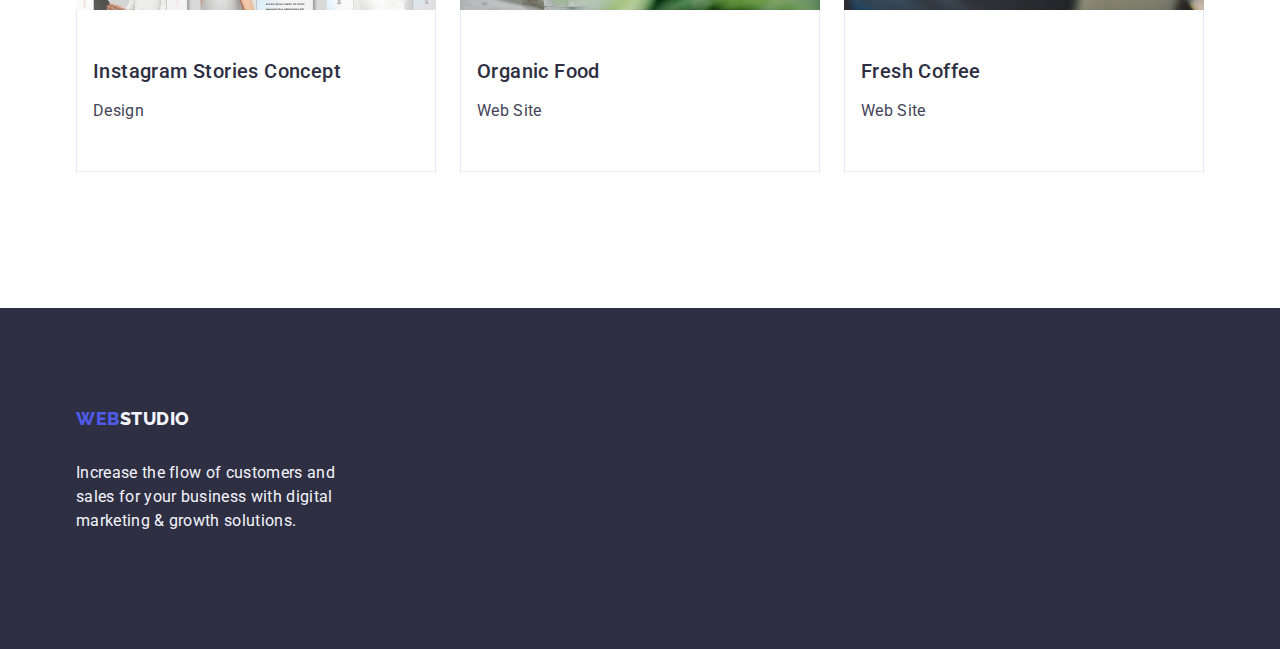
==== commit 01688b82: "Calc fix. Adjust design to look like the one" ====
--- a/portfolio.html
+++ b/portfolio.html
@@ -195,13 +195,15 @@
     </main>
     <!-- FOOTER -->
     <footer class="footer">
-      <a class="logo link" href="./index.html"
-        >WEB<span class="footer-logo-studio">Studio</span></a
-      >
-      <p class="footer-content">
-        Increase the flow of customers and sales for your business with digital
-        marketing & growth solutions.
-      </p>
+      <div class="container">
+        <a class="logo footer-logo link" href="./index.html"
+          >WEB<span class="footer-logo-studio">Studio</span></a
+        >
+        <p class="footer-content">
+          Increase the flow of customers and sales for your business with
+          digital marketing & growth solutions.
+        </p>
+      </div>
     </footer>
   </body>
 </html>
--- a/css/style.css
+++ b/css/style.css
@@ -83,6 +83,7 @@
   letter-spacing: 0.02em;
   color: var(--white);
   max-width: 496px;
+  margin: 0 auto;
 }
 
 .hero-button {
@@ -100,10 +101,11 @@
   background-color: var(--light-blue);
   border-radius: 4px;
   cursor: pointer;
-}
-
-.hero-button:hover,
-.hero-button:focus {
+  margin: 48px auto 0;
+}
+
+.hero-button:focus,
+.hero-button:hover {
   background-color: var(--light-blue-focus);
   cursor: pointer;
 }
@@ -221,6 +223,7 @@
 .footer {
   background-color: var(--grey);
   padding: 100px 0;
+  display: flex;
 }
 
 .footer-logo {
